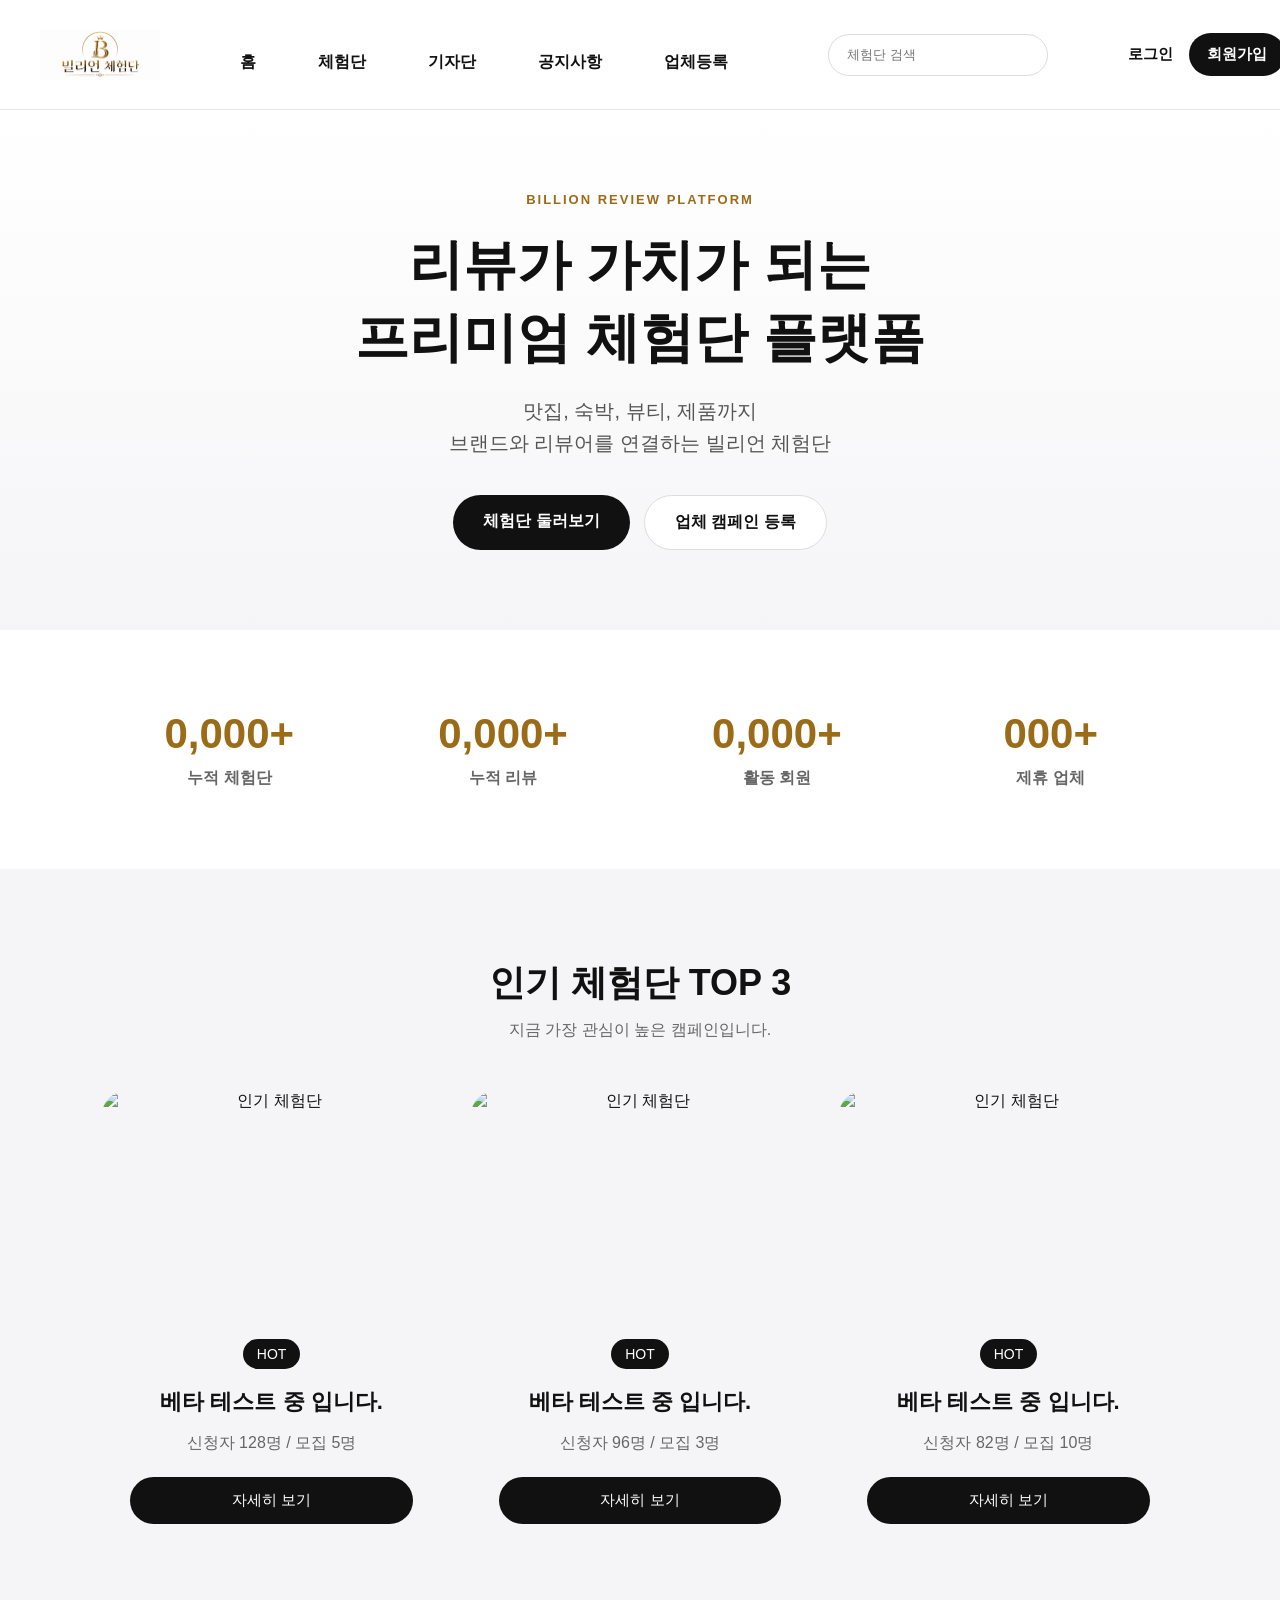
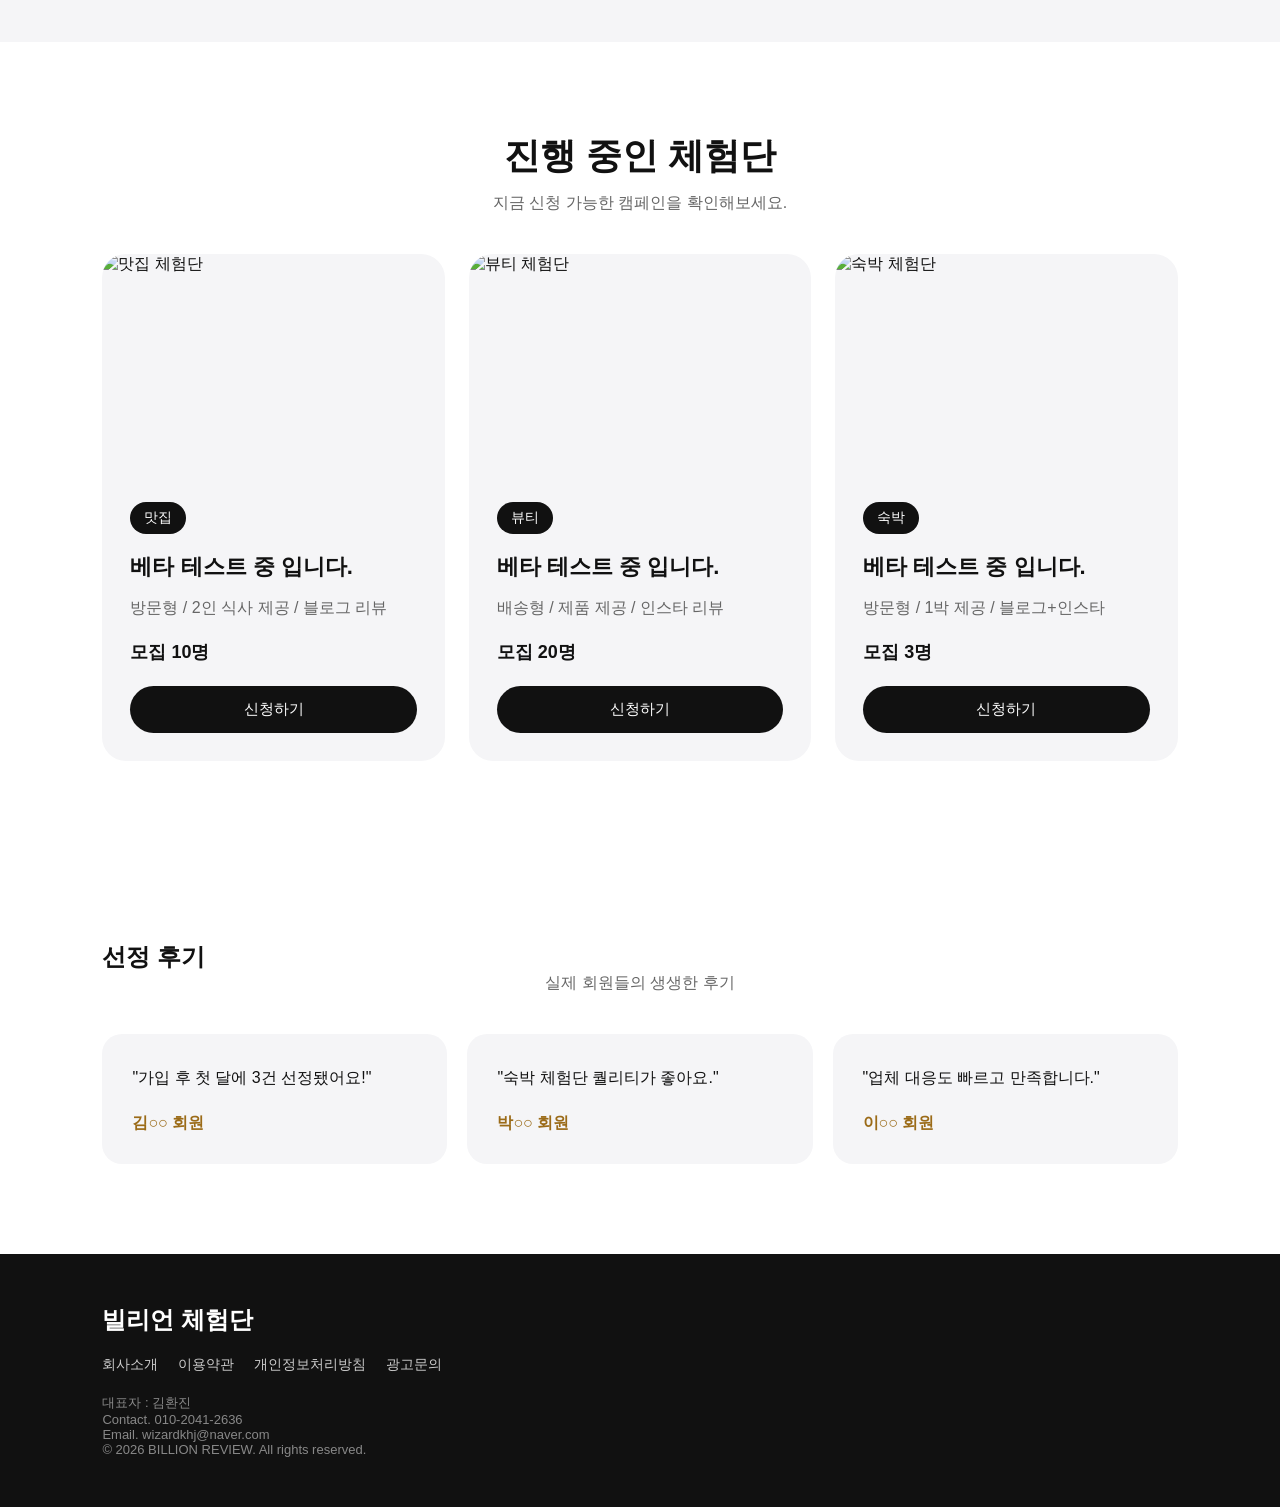
==== index.html @ 7dd6b3f9 "Add files via upload" ====
<!DOCTYPE html>
<html lang="ko">
<head>
    <meta charset="UTF-8">
    <meta name="viewport" content="width=device-width, initial-scale=1.0">
    <title>빌리언 체험단</title>

    <link rel="stylesheet" href="style.css">
</head>
<body>

<header class="site-header">
    <div class="logo">
        <a href="index.html">
            <img src="images/logo.png" alt="빌리언 체험단">
        </a>
    </div>

    <nav>
        <a href="index.html">홈</a>
        <a href="campaign.html">체험단</a>
        <a href="#">기자단</a>
        <a href="notice.html">공지사항</a>
        <a href="partner-campaign.html">업체등록</a>
    </nav>

    <div class="header-search">
        <input type="text" placeholder="체험단 검색">
    </div>

    <div class="header-user">
        <a href="login.html">로그인</a>
        <a href="signup.html" class="join-btn">회원가입</a>
    </div>
</header>

<section class="hero">
    <span class="hero-badge">BILLION REVIEW PLATFORM</span>

    <h2>리뷰가 가치가 되는<br>프리미엄 체험단 플랫폼</h2>

    <p>
        맛집, 숙박, 뷰티, 제품까지<br>
        브랜드와 리뷰어를 연결하는 빌리언 체험단
    </p>

    <div class="hero-buttons">
        <a href="campaign.html" class="main-btn">체험단 둘러보기</a>
        <a href="partner-campaign.html" class="sub-btn">업체 캠페인 등록</a>
    </div>
</section>
<section class="stats">

    <div class="stat-item">
        <h3>0,000+</h3>
        <p>누적 체험단</p>
    </div>

    <div class="stat-item">
        <h3>0,000+</h3>
        <p>누적 리뷰</p>
    </div>

    <div class="stat-item">
        <h3>0,000+</h3>
        <p>활동 회원</p>
    </div>

    <div class="stat-item">
        <h3>000+</h3>
        <p>제휴 업체</p>
    </div>
    
    </section>
    <section class="popular">
    <h2>인기 체험단 TOP 3</h2>
    <p class="section-desc">지금 가장 관심이 높은 캠페인입니다.</p>

    <div class="card-wrap">
        <div class="card">
            <img src="https://picsum.photos/400/260?random=11" alt="인기 체험단">
            <div class="card-content">
                <span class="badge">HOT</span>
                <h3>베타 테스트 중 입니다.</h3>
                <p>신청자 128명 / 모집 5명</p>
                <a href="detail.html" class="apply-btn">자세히 보기</a>
            </div>
        </div>

        <div class="card">
            <img src="https://picsum.photos/400/260?random=12" alt="인기 체험단">
            <div class="card-content">
                <span class="badge">HOT</span>
                <h3>베타 테스트 중 입니다.</h3>
                <p>신청자 96명 / 모집 3명</p>
                <a href="detail.html" class="apply-btn">자세히 보기</a>
            </div>
        </div>

        <div class="card">
            <img src="https://picsum.photos/400/260?random=13" alt="인기 체험단">
            <div class="card-content">
                <span class="badge">HOT</span>
                <h3>베타 테스트 중 입니다.</h3>
                <p>신청자 82명 / 모집 10명</p>
                <a href="detail.html" class="apply-btn">자세히 보기</a>
            </div>
        </div>
    </div>
</section>

<section class="campaigns">
    <h2>진행 중인 체험단</h2>
    <p class="section-desc">지금 신청 가능한 캠페인을 확인해보세요.</p>

   <div class="card-wrap">
    <div class="card">
        <img src="https://picsum.photos/400/260?random=1" alt="맛집 체험단">
        <div class="card-content">
            <span class="badge">맛집</span>
            <h3>베타 테스트 중 입니다.</h3>
            <p>방문형 / 2인 식사 제공 / 블로그 리뷰</p>
            <strong>모집 10명</strong>
            <a href="detail.html" class="apply-btn">신청하기</a>
        </div>
    </div>

    <div class="card">
        <img src="https://picsum.photos/400/260?random=2" alt="뷰티 체험단">
        <div class="card-content">
            <span class="badge">뷰티</span>
            <h3>베타 테스트 중 입니다.</h3>
            <p>배송형 / 제품 제공 / 인스타 리뷰</p>
            <strong>모집 20명</strong>
            <a href="detail.html" class="apply-btn">신청하기</a>
        </div>
    </div>

    <div class="card">
        <img src="https://picsum.photos/400/260?random=3" alt="숙박 체험단">
        <div class="card-content">
            <span class="badge">숙박</span>
            <h3>베타 테스트 중 입니다.</h3>
            <p>방문형 / 1박 제공 / 블로그+인스타</p>
            <strong>모집 3명</strong>
            <a href="detail.html" class="apply-btn">신청하기</a>
        </div>
    </div>
</div>
</section>
<section class="reviews">

    <h2>선정 후기</h2>

    <p class="section-desc">
        실제 회원들의 생생한 후기
    </p>

    <div class="review-wrap">

        <div class="review-card">
            <p>
                "가입 후 첫 달에 3건 선정됐어요!"
            </p>

            <strong>김○○ 회원</strong>
        </div>

        <div class="review-card">
            <p>
                "숙박 체험단 퀄리티가 좋아요."
            </p>

            <strong>박○○ 회원</strong>
        </div>

        <div class="review-card">
            <p>
                "업체 대응도 빠르고 만족합니다."
            </p>

            <strong>이○○ 회원</strong>
        </div>

    </div>

</section>
<footer>
    <div class="footer-logo">빌리언 체험단</div>

    <div class="footer-links">
        <a href="#">회사소개</a>
        <a href="#">이용약관</a>
        <a href="#">개인정보처리방침</a>
        <a href="#">광고문의</a>
    </div>

  <div class="footer-inner">
    <p class="footer-name">대표자 : 김환진</p>
    <p>Contact. 010-2041-2636</p>
    <p>Email. wizardkhj@naver.com</p>
  </div>

    <p>© 2026 BILLION REVIEW. All rights reserved.</p>
</footer>
    <script src="script.js"></script>

</body>
</html>
---- style.css ----
* {
    margin: 0;
    padding: 0;
    box-sizing: border-box;
}

body {
    font-family: 'Pretendard', 'Noto Sans KR', Arial, sans-serif;
    background: #f5f5f7;
    color: #111;
}

header {
    display: flex;
    align-items: center;
    gap: 80px;

    padding: 24px 8%;
    background: white;
    border-bottom: 1px solid #e5e5e5;

    position: sticky;
top: 0;
z-index: 1000;
}

nav {
    display: flex;
    gap: 24px;
    align-items: center;
}

nav a {
    text-decoration: none;
    color: #111;
    font-weight: 600;
    transition: 0.3s;
}

nav a:hover {
    color: #666;
}


header h1 {
    font-size: 28px;
    font-weight: 800;
}

header p {
    margin-top: 6px;
    color: #666;
}

.hero {
    min-height: 45vh;
    padding: 80px 8%;
    text-align: center;
    background: linear-gradient(180deg, #ffffff 0%, #f5f5f7 100%);
}

.hero h2 {
    font-size: 54px;
    font-weight: 900;
    margin-bottom: 20px;
}

.hero p {
    font-size: 20px;
    line-height: 1.6;
    color: #555;
    margin-bottom: 36px;
}

button {
    border: none;
    border-radius: 999px;
    padding: 16px 32px;
    font-size: 17px;
    font-weight: 700;
    background: #111;
    color: white;
    cursor: pointer;
}

button:hover {
    background: #333;
}

.campaigns {
    padding: 90px 8%;
    background: #fff;
}

.campaigns h2 {
    font-size: 36px;
    text-align: center;
    margin-bottom: 12px;
}

.section-desc {
    text-align: center;
    color: #666;
    margin-bottom: 40px;
}

.card-wrap {
    display: grid;
    grid-template-columns: repeat(3, 1fr);
    gap: 24px;
}

.card {
    padding: 28px;
    border-radius: 24px;
    background: #f5f5f7;
    transition: 0.3s;
}

.card:hover {
    transform: translateY(-6px);
}

.badge {
    display: inline-block;
    margin-bottom: 18px;
    padding: 7px 14px;
    border-radius: 999px;
    background: #111;
    color: #fff;
    font-size: 14px;
}

.card h3 {
    font-size: 22px;
    margin-bottom: 14px;
}

.card p {
    color: #666;
    line-height: 1.5;
    margin-bottom: 20px;
}

.card strong {
    font-size: 18px;
}

.card {
    overflow: hidden;
    padding: 0;
}

.card img {
    width: 100%;
    height: 220px;
    object-fit: cover;
    display: block;
}

.card-content {
    padding: 28px;
}

.apply-btn {
    width: 100%;
    margin-top: 22px;
    padding: 14px;
    font-size: 15px;
}

.apply-btn {
    display: block;
    text-align: center;
    text-decoration: none;
    background: #111;
    color: white;
    border-radius: 999px;
}

.detail {
    max-width: 980px;
    margin: 60px auto;
    padding: 0 20px;
}

.detail img {
    width: 100%;
    border-radius: 28px;
    margin-bottom: 40px;
}

.detail-content {
    background: white;
    padding: 44px;
    border-radius: 28px;
}

.detail-content h2 {
    font-size: 38px;
    margin: 18px 0;
}

.detail-content h3 {
    margin-top: 32px;
    margin-bottom: 10px;
}

.detail-content p {
    color: #555;
    line-height: 1.7;
}

.detail-content hr {
    margin: 34px 0;
    border: none;
    border-top: 1px solid #ddd;
}

.login-box {
    max-width: 420px;
    margin: 100px auto;
    padding: 44px;
    background: white;
    border-radius: 28px;
    text-align: center;
}

.login-box h2 {
    font-size: 34px;
    margin-bottom: 12px;
}

.login-box p {
    color: #666;
    margin-bottom: 30px;
}

.login-box form {
    display: flex;
    flex-direction: column;
    gap: 14px;
}

.login-box input {
    padding: 16px;
    border: 1px solid #ddd;
    border-radius: 14px;
    font-size: 16px;
}

.login-box button {
    margin-top: 10px;
}

.login-box a {
    display: inline-block;
    margin-top: 24px;
    color: #111;
    font-weight: 700;
    text-decoration: none;
}

.apply-box {
    max-width: 560px;
    margin: 90px auto;
    padding: 44px;
    background: white;
    border-radius: 28px;
    text-align: center;
}

.apply-box h2 {
    font-size: 34px;
    margin-bottom: 12px;
}

.apply-box p {
    color: #666;
    margin-bottom: 30px;
}

.apply-box form {
    display: flex;
    flex-direction: column;
    gap: 14px;
}

.apply-box input,
.apply-box textarea {
    padding: 16px;
    border: 1px solid #ddd;
    border-radius: 14px;
    font-size: 16px;
    font-family: inherit;
}

.apply-box textarea {
    min-height: 140px;
    resize: vertical;
}

.notice-box {
    max-width: 860px;
    margin: 90px auto;
    padding: 44px;
    background: white;
    border-radius: 28px;
}

.notice-box h2 {
    font-size: 34px;
    margin-bottom: 12px;
}

.notice-box p {
    color: #666;
    margin-bottom: 30px;
}

.notice-list {
    display: flex;
    flex-direction: column;
    border-top: 1px solid #ddd;
}

.notice-list a {
    padding: 20px 0;
    border-bottom: 1px solid #ddd;
    color: #111;
    text-decoration: none;
    font-weight: 600;
}

.admin-box{
    max-width:700px;
    margin:80px auto;
    background:white;
    padding:40px;
    border-radius:20px;
}

.admin-box h2{
    margin-bottom:20px;
}

.admin-box input,
.admin-box textarea{
    width:100%;
    margin-bottom:15px;
    padding:15px;
    border:1px solid #ddd;
    border-radius:12px;
}

.admin-box textarea{
    height:200px;
}

.mypage-box {
    max-width: 900px;
    margin: 90px auto;
    padding: 44px;
    background: white;
    border-radius: 28px;
}

.mypage-box h2 {
    font-size: 34px;
    margin-bottom: 12px;
}

.mypage-box > p {
    color: #666;
    margin-bottom: 34px;
}

.mypage-summary {
    display: grid;
    grid-template-columns: repeat(3, 1fr);
    gap: 18px;
    margin-bottom: 44px;
}

.mypage-summary div {
    padding: 28px;
    background: #f5f5f7;
    border-radius: 22px;
    text-align: center;
}

.mypage-summary strong {
    display: block;
    font-size: 36px;
    margin-bottom: 8px;
}

.mypage-summary span {
    color: #666;
    font-weight: 700;
}

.mypage-box h3 {
    margin-bottom: 20px;
}

.my-apply-list {
    display: flex;
    flex-direction: column;
    gap: 16px;
}

.my-apply-card {
    padding: 24px;
    background: #f5f5f7;
    border-radius: 20px;
}

.my-apply-card h4 {
    font-size: 20px;
    margin: 12px 0 8px;
}

.my-apply-card p {
    color: #555;
}

.campaign-page{
    padding:80px 8%;
}

.category-menu{
    display:flex;
    gap:10px;
    margin:30px 0;
    flex-wrap:wrap;
}

.category-menu button{
    padding:10px 20px;
}

.logo img{
    height:75px;
    width:auto;
    display:block;
}

.search-box{
    display:flex;
    gap:10px;
    margin:30px 0;
}

.search-box input{
    flex:1;
    padding:15px;
    border:1px solid #ddd;
    border-radius:12px;
}

.search-box button{
    width:120px;
}   

.logo img {
    height: 55px;
    width: auto;
    display: block;
}

.hero-badge {
    display: inline-block;
    margin-bottom: 22px;
    font-size: 13px;
    font-weight: 800;
    letter-spacing: 2px;
    color: #9b6b18;
}

.hero-buttons {
    display: flex;
    justify-content: center;
    gap: 14px;
}

.main-btn,
.sub-btn {
    display: inline-block;
    border-radius: 999px;
    padding: 16px 30px;
    font-size: 16px;
    font-weight: 800;
    text-decoration: none;
}

.main-btn {
    background: #111;
    color: white;
}

.sub-btn {
    background: white;
    color: #111;
    border: 1px solid #ddd;
}

.stats{
    display:grid;
    grid-template-columns:repeat(4,1fr);
    gap:20px;

    padding:80px 8%;
    background:white;
}

.stat-item{
    text-align:center;
}

.stat-item h3{
    font-size:42px;
    font-weight:900;
    color:#9b6b18;
    margin-bottom:10px;
}

.stat-item p{
    color:#666;
    font-weight:600;
}

.popular {
    padding: 90px 8%;
    background: #f5f5f7;
    text-align: center;
}


.popular h2 {
    font-size: 36px;
    text-align: center;
    margin-bottom: 12px;
}

.reviews{
    padding:90px 8%;
    background:white;
}

.review-wrap{
    display:grid;
    grid-template-columns:repeat(3,1fr);
    gap:20px;
}

.review-card{
    padding:30px;
    background:#f5f5f7;
    border-radius:20px;
}

.review-card p{
    line-height:1.8;
    margin-bottom:20px;
}

.review-card strong{
    color:#9b6b18;
}

.header-search{
    margin-left:auto;
}

.header-search input{
    width:220px;
    padding:12px 18px;
    border:1px solid #ddd;
    border-radius:999px;
    outline:none;
}

.header-user {
    display: flex;
    align-items: center;
    gap: 12px;
}

.header-user a {
    text-decoration: none;
    color: #111;
    font-weight: 700;
    font-size: 14px;
}

.join-btn {
    padding: 10px 18px;
    border-radius: 999px;
    background: #111;
    color: white !important;
}

.status-badge{
    display:inline-block;
    margin-left:8px;
    padding:6px 10px;
    border-radius:999px;
    background:#ffe9c7;
    color:#9b6b18;
    font-size:12px;
    font-weight:700;
}

footer {
    padding: 50px 8%;
    background: #111;
    color: white;
}

.footer-logo {
    font-size: 24px;
    font-weight: 900;
    margin-bottom: 20px;
}

.footer-links {
    display: flex;
    gap: 20px;
    margin-bottom: 20px;
    flex-wrap: wrap;
}

.footer-links a {
    color: #ccc;
    text-decoration: none;
    font-size: 14px;
}

footer p {
    color: #888;
    font-size: 13px;
}

.detail-desc {
    font-size: 18px;
    color: #555;
    margin-bottom: 30px;
}

.detail-info {
    display: grid;
    grid-template-columns: repeat(2, 1fr);
    gap: 18px;
    margin: 34px 0;
}

.detail-info div {
    padding: 22px;
    background: #f5f5f7;
    border-radius: 18px;
}

.detail-info strong {
    display: block;
    margin-bottom: 8px;
    color: #9b6b18;
}

.mission-list {
    margin: 16px 0 34px 20px;
    line-height: 1.8;
    color: #555;
}   

.complete-box {
    max-width: 560px;
    margin: 120px auto;
    padding: 60px 44px;
    background: white;
    border-radius: 28px;
    text-align: center;
}

.complete-box h2 {
    font-size: 34px;
    margin-bottom: 14px;
}

.complete-box p {
    color: #666;
    margin-bottom: 30px;
}

.admin-list-box {
    max-width: 1000px;
    margin: 90px auto;
    padding: 44px;
    background: white;
    border-radius: 28px;
}

.admin-list-box h2 {
    font-size: 34px;
    margin-bottom: 12px;
}

.admin-list-box p {
    color: #666;
    margin-bottom: 30px;
}

.admin-list-box table {
    width: 100%;
    border-collapse: collapse;
}

.admin-list-box th,
.admin-list-box td {
    padding: 16px;
    border-bottom: 1px solid #ddd;
    text-align: left;
}

.admin-list-box th {
    background: #f5f5f7;
}

.admin-list-box button {
    padding: 9px 16px;
    font-size: 14px;
}

.admin-dashboard{
    display:grid;
    grid-template-columns:repeat(4,1fr);
    gap:20px;
    margin-top:30px;
}

.dashboard-card{
    background:#f5f5f7;
    padding:30px;
    border-radius:20px;
    text-align:center;
}

.dashboard-card h3{
    font-size:40px;
    margin-bottom:10px;
    color:#9b6b18;
}

.admin-dashboard {
    display: grid;
    grid-template-columns: repeat(4, 1fr);
    gap: 18px;
    margin-top: 34px;
}

.dashboard-card {
    background: #f5f5f7;
    padding: 30px;
    border-radius: 20px;
    text-align: center;
}

.dashboard-card h3 {
    font-size: 40px;
    margin-bottom: 10px;
    color: #9b6b18;
}

.dashboard-card p {
    color: #555;
    font-weight: 700;
}

header nav {
    margin-top: 15px;
}

header nav a {
    margin-right: 20px;
}

.logo img {
    height: 75px;
    width: auto;
    display: block;
}

.header-search {
    margin-left: auto;
}

.header-search input {
    width: 220px;
    padding: 12px 18px;
    border: 1px solid #ddd;
    border-radius: 999px;
    outline: none;
}

.header-user {
    display: flex;
    align-items: center;
    gap: 12px;
}

.header-user a {
    text-decoration: none;
    color: #111;
    font-weight: 700;
    font-size: 14px;
}

.join-btn {
    padding: 10px 18px;
    border-radius: 999px;
    background: #111;
    color: white !important;
}

.popular .card-wrap {
    display: grid;
    grid-template-columns: repeat(3, 1fr);
    gap: 30px;
    max-width: 1400px;
    margin: 50px auto 0;
}

.popular .card {
    width: 100%;
}

.popular {
    padding: 90px 8%;
    background: #f5f5f7;
    text-align: center;
}

.popular .card-wrap {
    display: grid;
    grid-template-columns: repeat(3, 1fr);
    gap: 30px;
    max-width: 1300px;
    margin: 50px auto 0;
}

.popular .card {
    width: 100%;
}

.campaign-page #campaignList {
  display: grid;
  grid-template-columns: repeat(4, 260px);
  gap: 30px;
  justify-content: start;
  margin-top: 40px;
}

.campaign-page #campaignList .card {
  width: 260px;
  writing-mode: horizontal-tb !important;
}

.campaign-page #campaignList .card * {
  writing-mode: horizontal-tb !important;
}

.campaign-page #campaignList .card img {
  width: 260px !important;
  height: 200px !important;
  object-fit: cover;
  border-radius: 16px;
  display: block;
}

header {
    width: 100%;
    height: 110px;
    display: flex;
    align-items: center;
    justify-content: space-between;
    padding: 0 40px;
    box-sizing: border-box;
    background: #fff;
}

.logo img {
    width: 120px;
    height: auto;
    display: block;
}

nav {
    display: flex;
    align-items: center;
    gap: 42px;
    flex-shrink: 0;
}

nav a {
    font-size: 16px;
    font-weight: 700;
    color: #111;
    text-decoration: none;
    white-space: nowrap;
}

.header-search {
    width: 220px;
    flex-shrink: 0;
}

.header-search input {
    width: 100%;
    height: 42px;
    border: 1px solid #ddd;
    border-radius: 24px;
    padding: 0 18px;
    box-sizing: border-box;
}

.header-user {
    display: flex;
    align-items: center;
    gap: 16px;
    flex-shrink: 0;
}

.header-user a {
    font-size: 15px;
    font-weight: 700;
    color: #111;
    text-decoration: none;
    white-space: nowrap;
}

.header-user .join-btn {
    background: #111;
    color: #fff;
    padding: 12px 18px;
    border-radius: 24px;
}
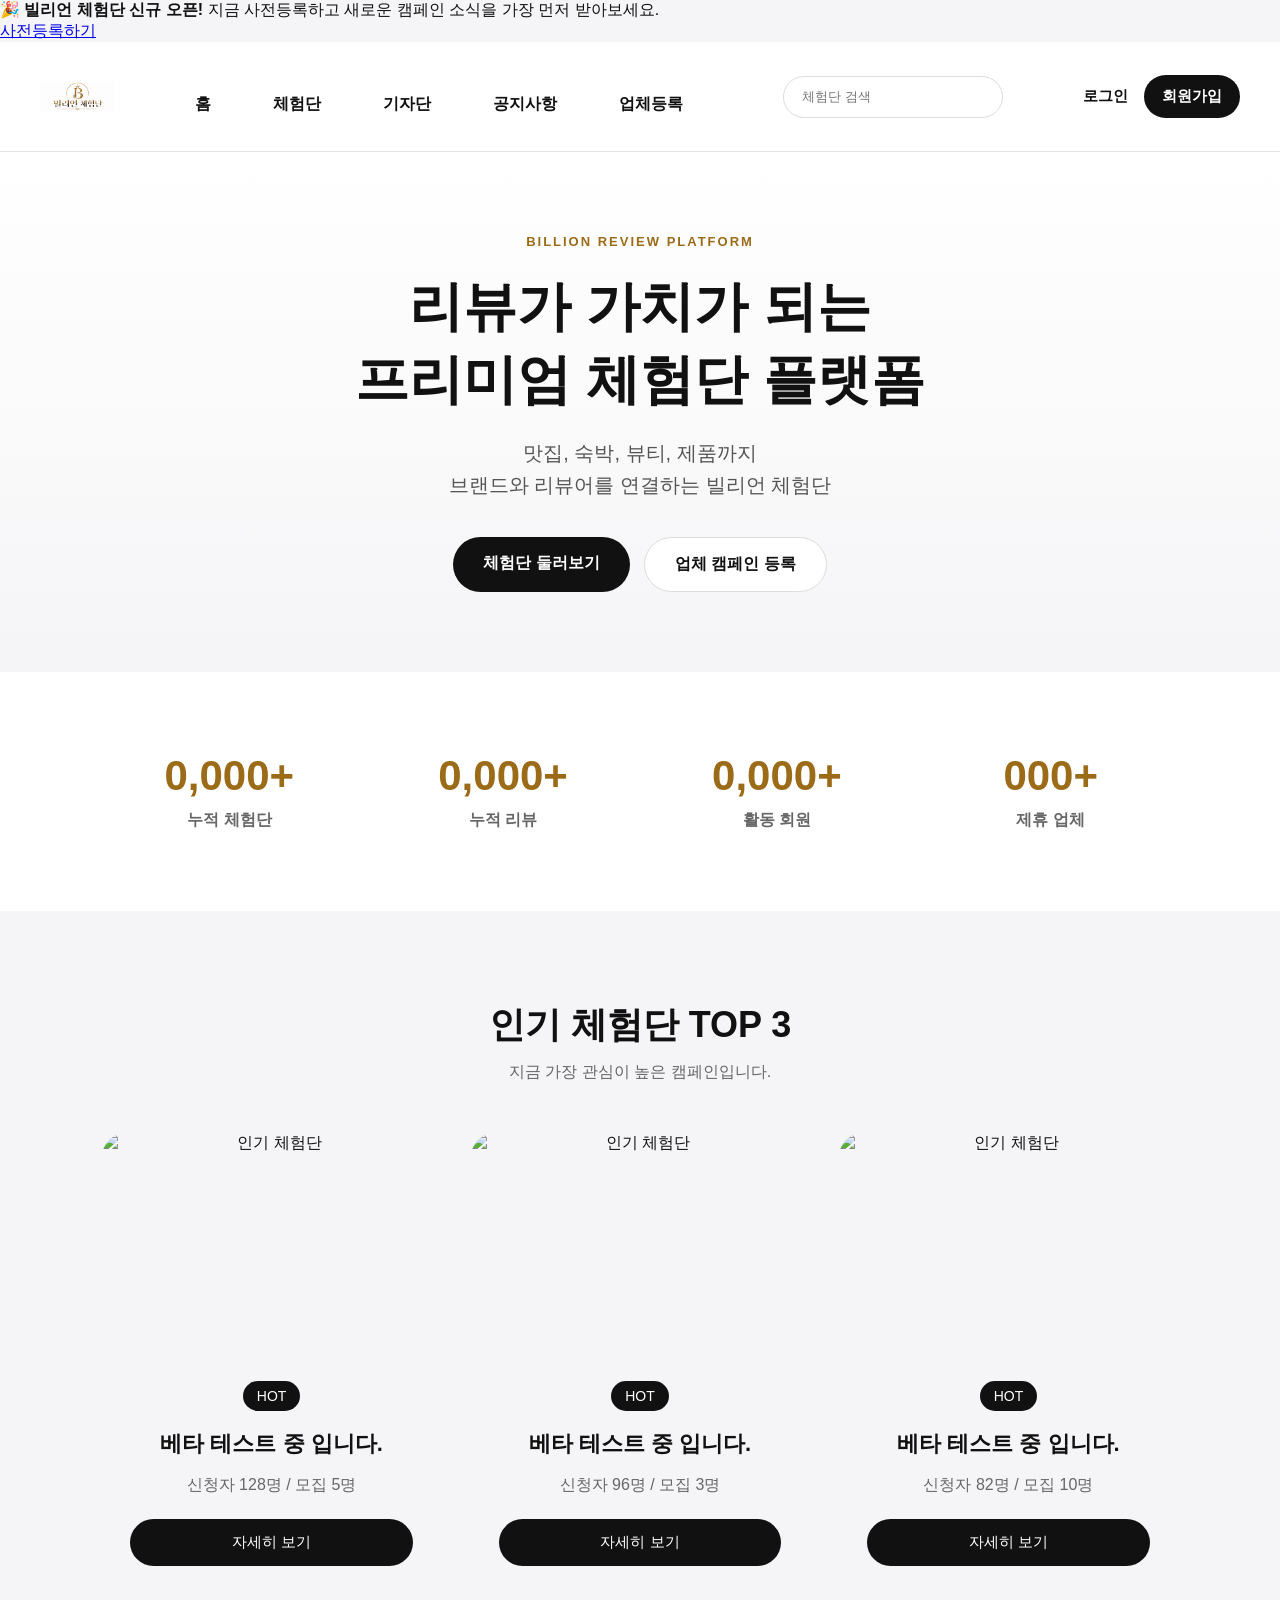
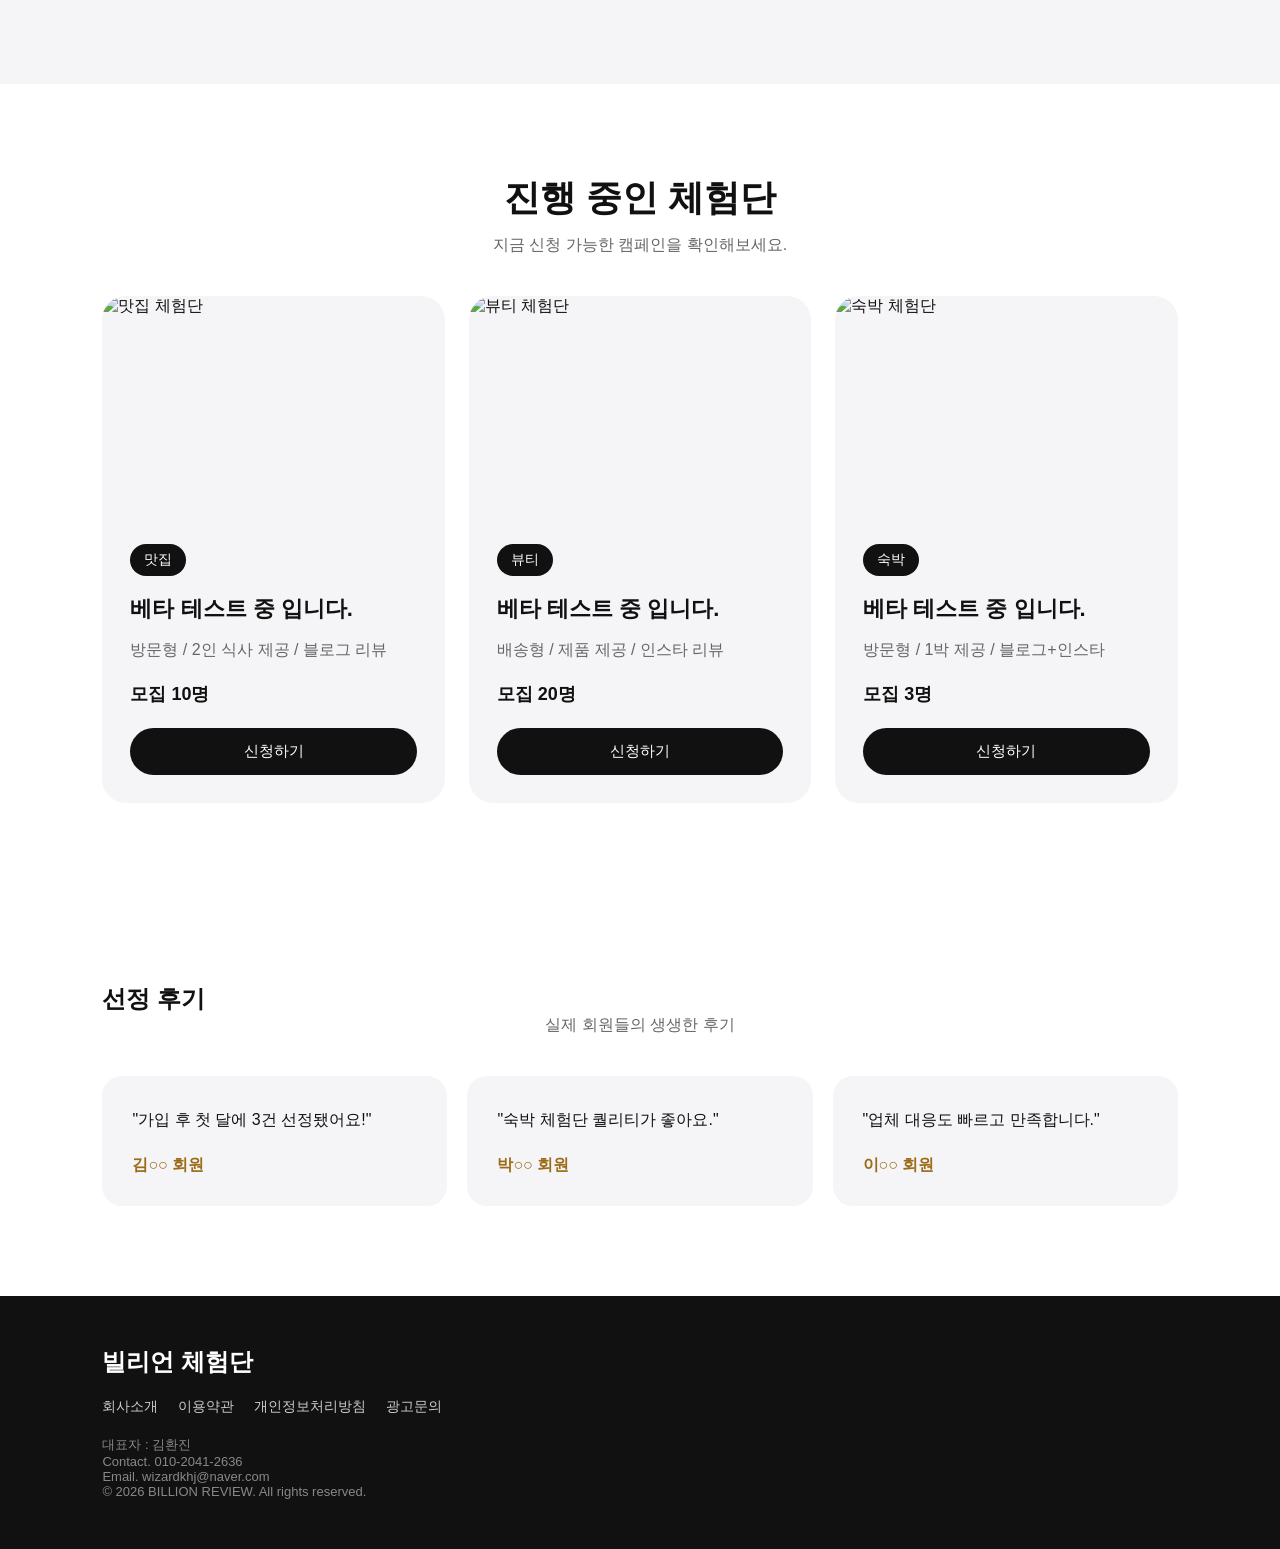
==== commit bfb449a9: "index.html" ====
--- a/index.html
+++ b/index.html
@@ -2,12 +2,54 @@
 <html lang="ko">
 <head>
     <meta charset="UTF-8">
-    <meta name="viewport" content="width=device-width, initial-scale=1.0">
+    <meta name="viewport" content="width=device-width, initial-scale=1">
     <title>빌리언 체험단</title>
 
     <link rel="stylesheet" href="style.css">
+    <style>
+        /* 모바일 화면 대응 */
+*, *::before, *::after {
+  box-sizing: border-box;
+}
+
+img, video {
+  max-width: 100%;
+  height: auto;
+}
+
+@media (max-width: 768px) {
+  html, body {
+    width: 100%;
+    margin: 0;
+  }
+
+  /* 주요 페이지 영역이 화면 너비를 넘지 않도록 */
+  .container, .wrapper, .wrap, main, section {
+    max-width: 100%;
+    min-width: 0;
+  }
+
+  /* 긴 주소나 문구 줄바꿈 */
+  p, a, h1, h2, h3 {
+    overflow-wrap: anywhere;
+  }
+}
+    </style>
 </head>
 <body>
+
+<div class="open-notice">
+    <div class="open-notice-inner">
+        <p>
+            <strong>🎉 빌리언 체험단 신규 오픈!</strong>
+            지금 사전등록하고 새로운 캠페인 소식을 가장 먼저 받아보세요.
+        </p>
+
+        <a href="signup.html" class="pre-register-btn">
+            사전등록하기
+        </a>
+    </div>
+</div>
 
 <header class="site-header">
     <div class="logo">
@@ -208,3 +250,5 @@
 </body>
 </html>
 
+
+
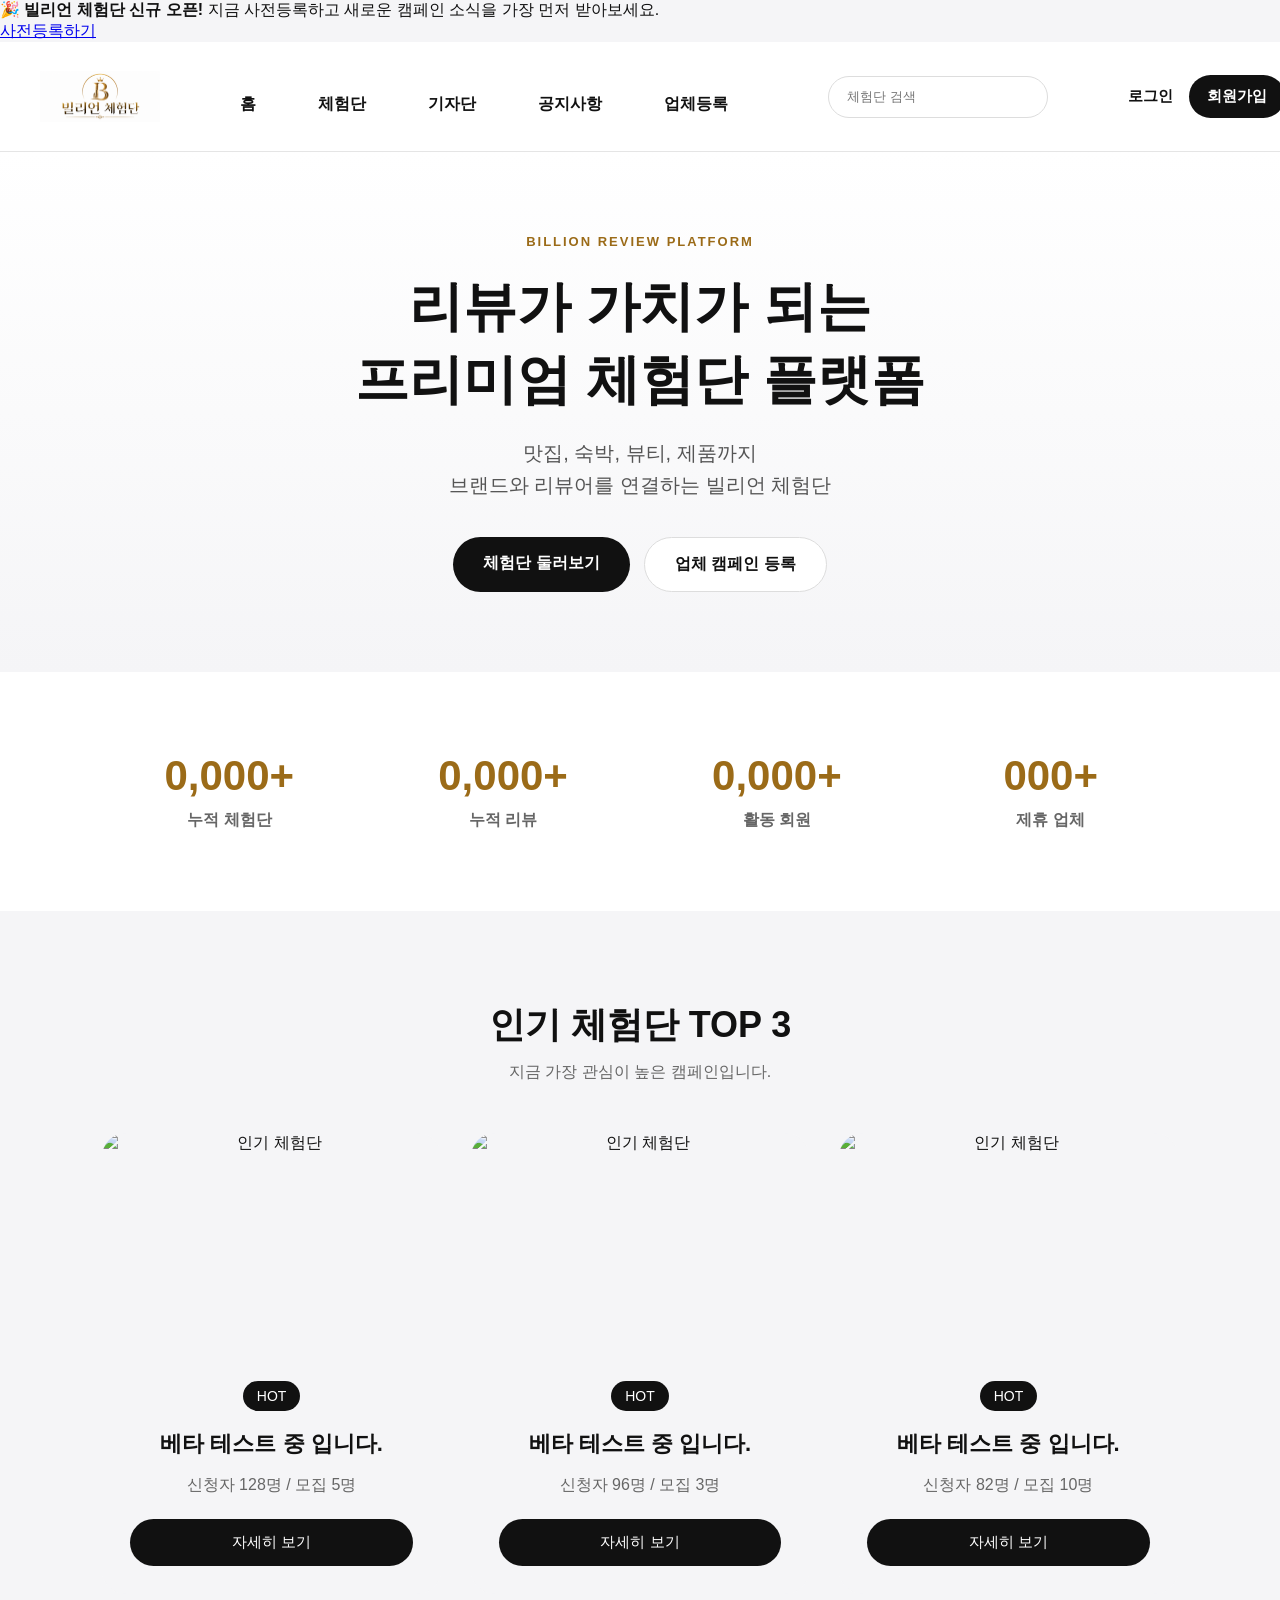
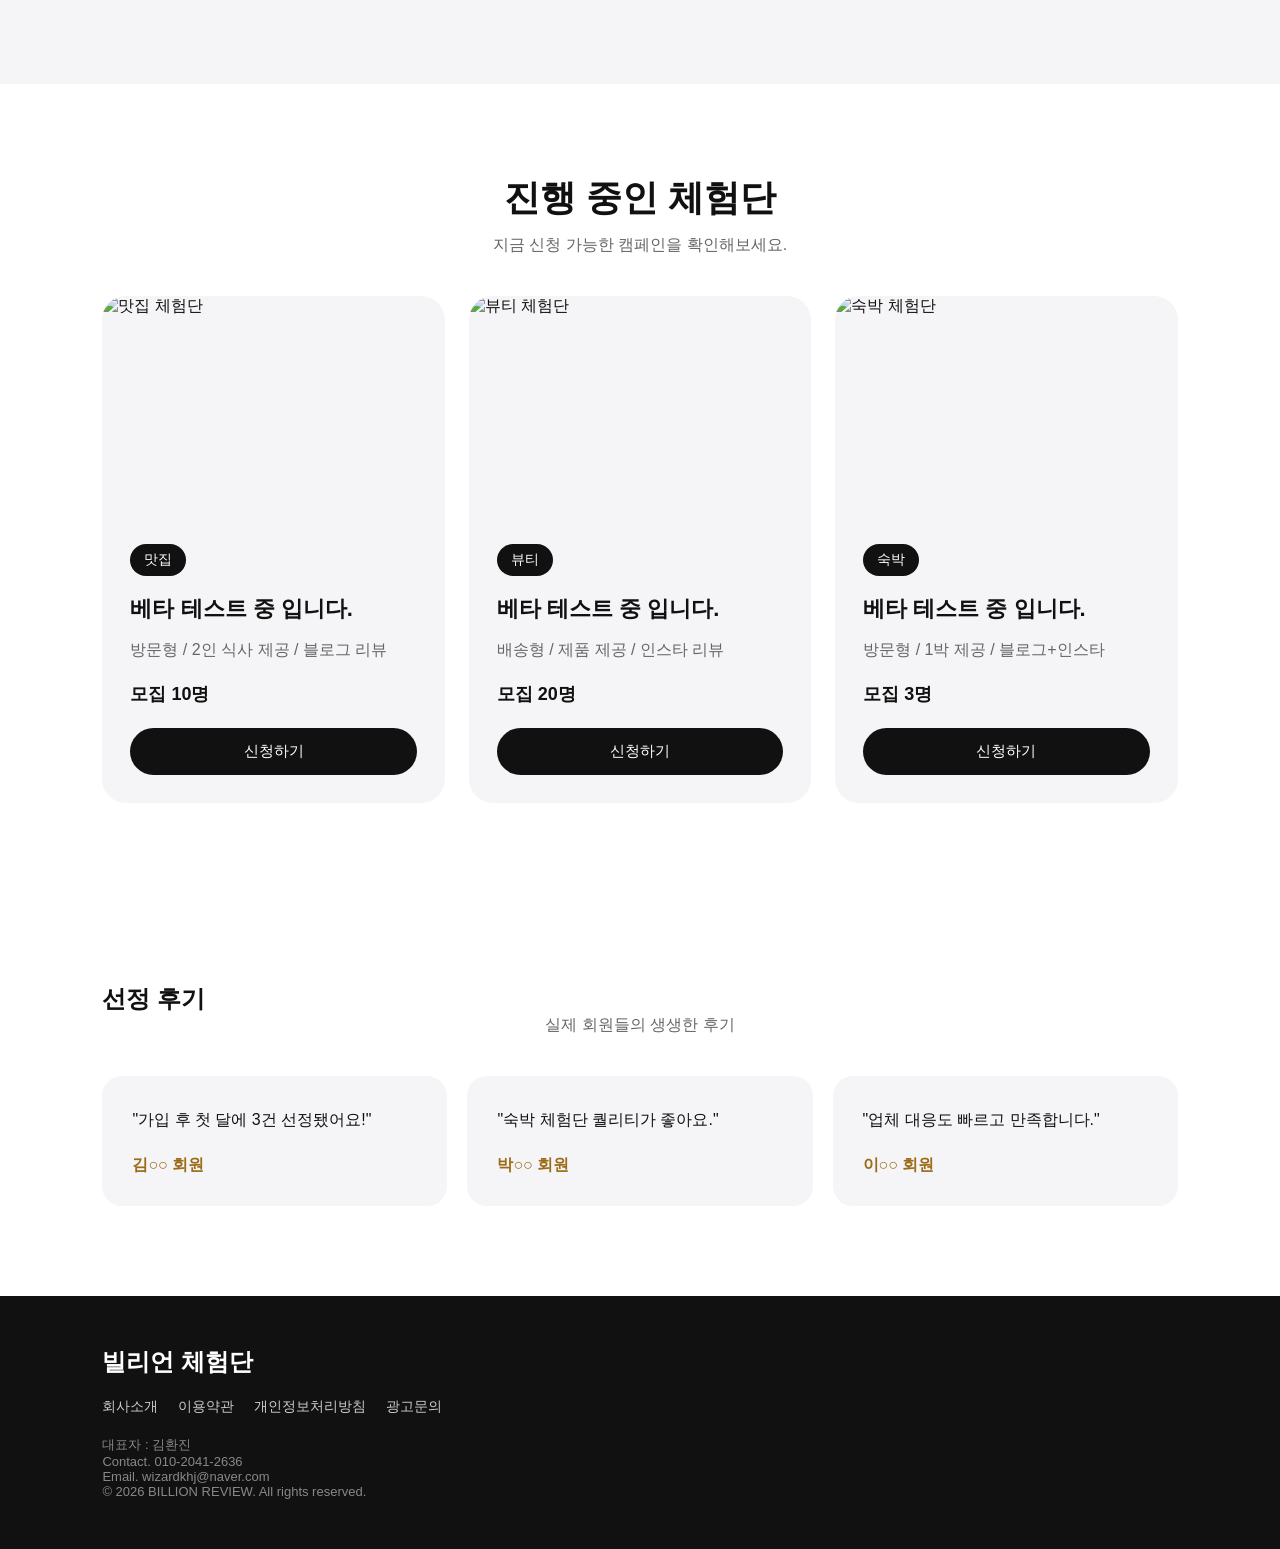
==== commit 0f22b961: "index.html" ====
--- a/index.html
+++ b/index.html
@@ -6,35 +6,6 @@
     <title>빌리언 체험단</title>
 
     <link rel="stylesheet" href="style.css">
-    <style>
-        /* 모바일 화면 대응 */
-*, *::before, *::after {
-  box-sizing: border-box;
-}
-
-img, video {
-  max-width: 100%;
-  height: auto;
-}
-
-@media (max-width: 768px) {
-  html, body {
-    width: 100%;
-    margin: 0;
-  }
-
-  /* 주요 페이지 영역이 화면 너비를 넘지 않도록 */
-  .container, .wrapper, .wrap, main, section {
-    max-width: 100%;
-    min-width: 0;
-  }
-
-  /* 긴 주소나 문구 줄바꿈 */
-  p, a, h1, h2, h3 {
-    overflow-wrap: anywhere;
-  }
-}
-    </style>
 </head>
 <body>
 
